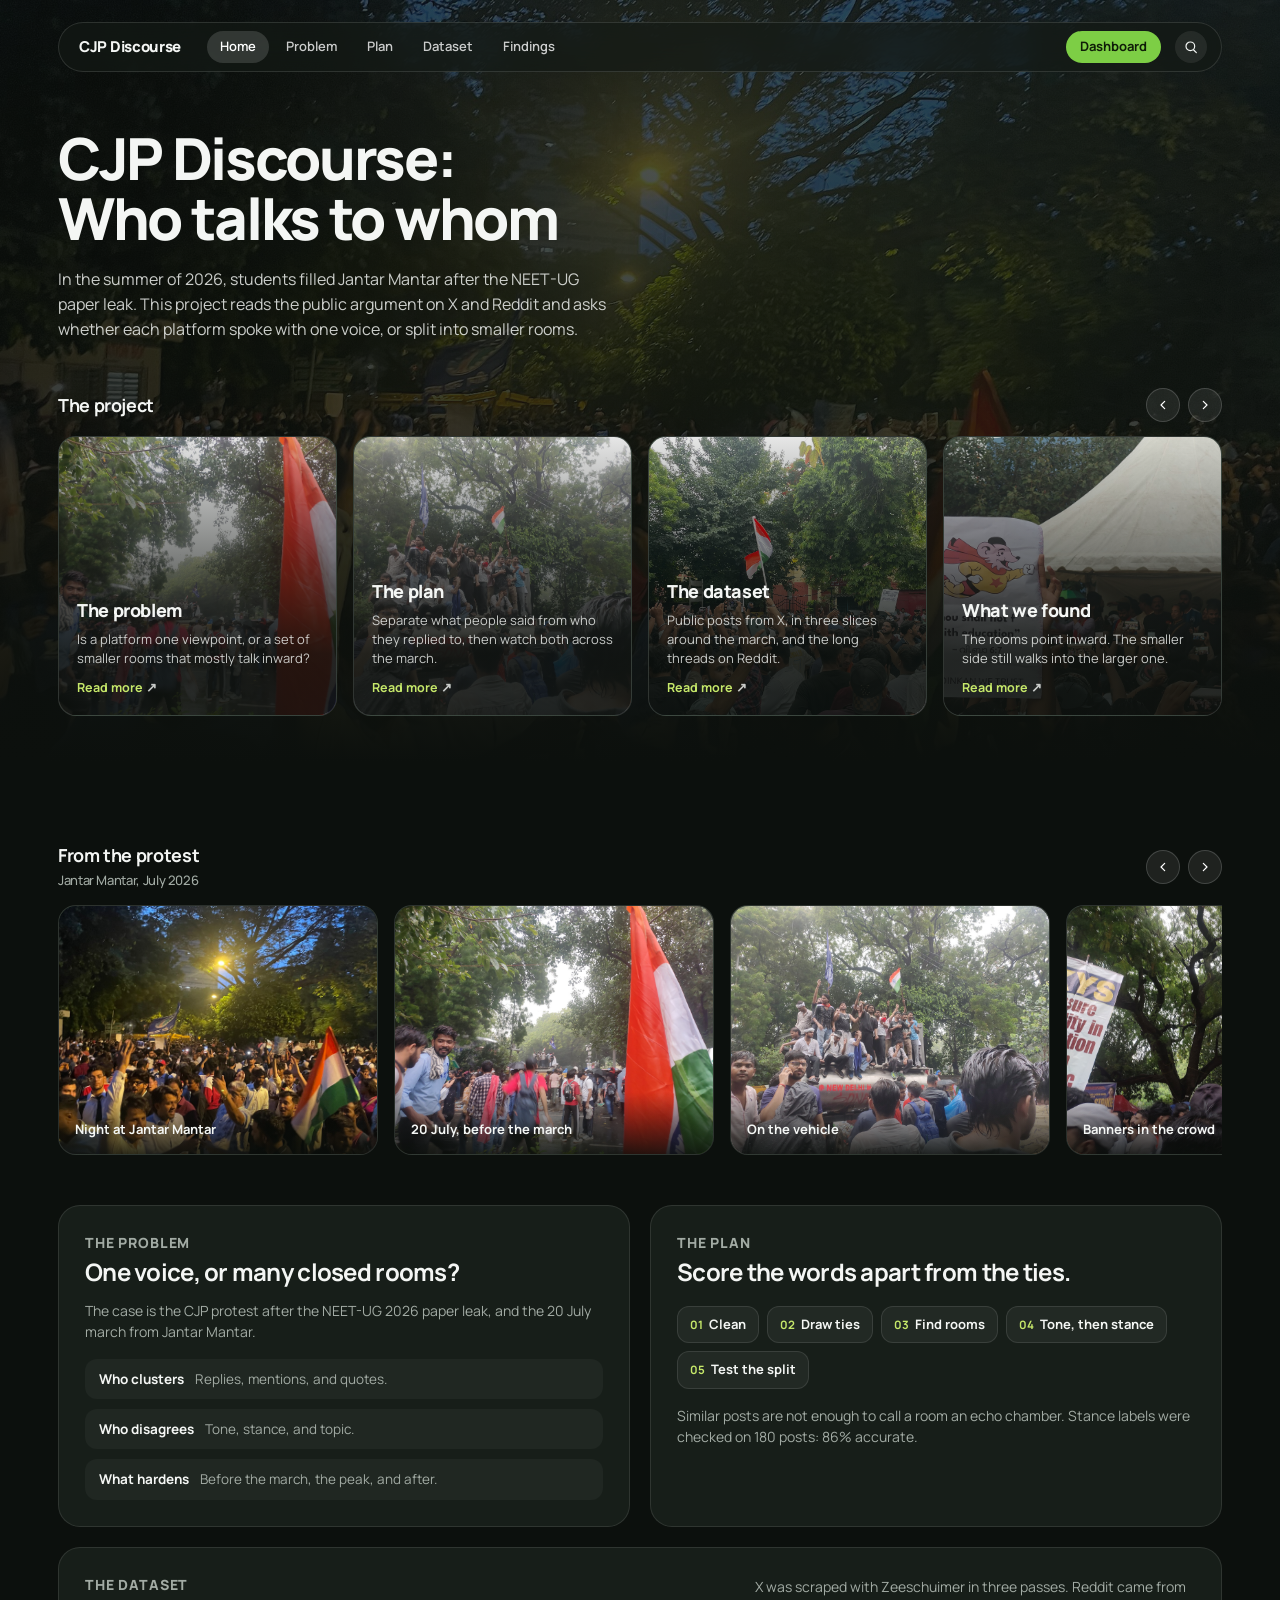
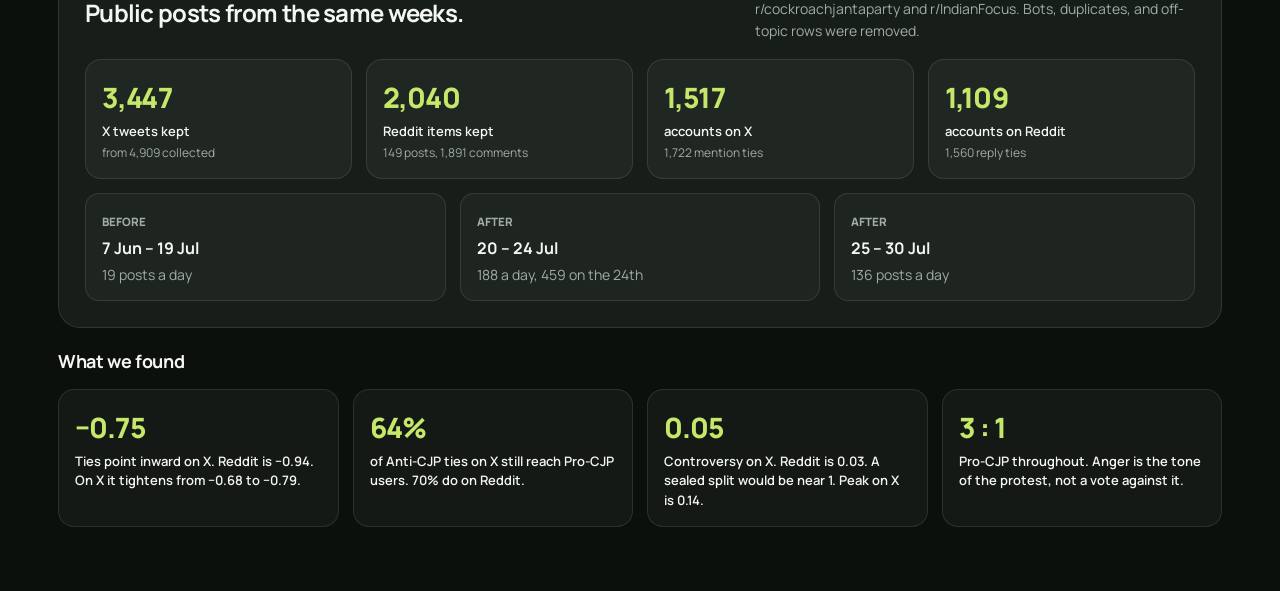
==== landing/index.html @ a9c457f4 "feat: add project landing page with dataset metrics and findings summary" ====
<!--
  Landing page for the CJP–NEET discourse study.
  States the research problem, the plan, how the dataset was collected,
  and what the analysis found. Photographs are freely licensed shots
  from the 2026 protests the posts describe.
-->
<!DOCTYPE html>
<html lang="en">
<head>
  <meta charset="utf-8">
  <meta name="viewport" content="width=device-width, initial-scale=1">
  <title>CJP Discourse — the project</title>
  <meta name="description" content="How the CJP–NEET protest was talked about on X and Reddit: the question, the plan, the dataset, and what the analysis found.">
  <link rel="preconnect" href="https://fonts.googleapis.com">
  <link rel="preconnect" href="https://fonts.gstatic.com" crossorigin>
  <link href="https://fonts.googleapis.com/css2?family=Manrope:wght@400;500;600;700;800&display=swap" rel="stylesheet">
  <link rel="stylesheet" href="styles.css">
</head>
<body>
  <a class="skip" href="#content">Skip to content</a>

  <header class="stage" id="home">
    <img class="stage-photo" src="images/jantar-wide.jpg" alt="A night crowd at the Jantar Mantar protest in Delhi, July 2026, under trees, with a tricolour raised on the right.">
    <div class="stage-shade" aria-hidden="true"></div>

    <div class="wrap">
      <nav class="nav" aria-label="Page">
        <a class="logo" href="#home">CJP Discourse</a>
        <button class="menu" type="button" aria-expanded="false" aria-controls="nav-links">Menu</button>
        <div id="nav-links" class="links">
          <a href="#home">Home</a>
          <a href="#problem">Problem</a>
          <a href="#plan">Plan</a>
          <a href="#dataset">Dataset</a>
          <a href="#findings">Findings</a>
        </div>
        <a class="dash" href="../dashboard/index.html">Dashboard</a>
        <button class="icon-btn" id="open-search" type="button" aria-label="Search this page">
          <svg viewBox="0 0 24 24" aria-hidden="true"><circle cx="11" cy="11" r="6.5" fill="none" stroke="currentColor" stroke-width="1.8"/><path d="M16 16.5 20 20.5" fill="none" stroke="currentColor" stroke-width="1.8" stroke-linecap="round"/></svg>
        </button>
      </nav>

      <div class="hero-copy">
        <h1>CJP Discourse:<br>Who talks to whom</h1>
        <p>In the summer of 2026, students filled Jantar Mantar after the NEET-UG paper leak. This project reads the public argument on X and Reddit and asks whether each platform spoke with one voice, or split into smaller rooms.</p>
      </div>

      <section class="row" aria-labelledby="featured-title">
        <div class="row-head">
          <h2 id="featured-title">The project</h2>
          <div class="arrows">
            <button class="arrow" type="button" data-scroll="featured" data-dir="-1" aria-label="Previous cards">
              <svg viewBox="0 0 24 24" aria-hidden="true"><path d="M14.5 6.5 9 12l5.5 5.5" fill="none" stroke="currentColor" stroke-width="1.8" stroke-linecap="round" stroke-linejoin="round"/></svg>
            </button>
            <button class="arrow" type="button" data-scroll="featured" data-dir="1" aria-label="Next cards">
              <svg viewBox="0 0 24 24" aria-hidden="true"><path d="M9.5 6.5 15 12l-5.5 5.5" fill="none" stroke="currentColor" stroke-width="1.8" stroke-linecap="round" stroke-linejoin="round"/></svg>
            </button>
          </div>
        </div>
        <div class="track" id="featured" tabindex="0">
          <a class="card" href="#problem">
            <img src="images/march-01.jpg" alt="Protesters on a wet road at Jantar Mantar on 20 July 2026, with a large tricolour in the foreground.">
            <span class="veil" aria-hidden="true"></span>
            <span class="card-body">
              <strong>The problem</strong>
              <span>Is a platform one viewpoint, or a set of smaller rooms that mostly talk inward?</span>
              <em>Read more <span aria-hidden="true">↗</span></em>
            </span>
          </a>
          <a class="card" href="#plan">
            <img src="images/march-08.jpg" alt="Protesters standing on a vehicle during the 20 July 2026 march at Jantar Mantar, one of them holding a tricolour.">
            <span class="veil" aria-hidden="true"></span>
            <span class="card-body">
              <strong>The plan</strong>
              <span>Separate what people said from who they replied to, then watch both across the march.</span>
              <em>Read more <span aria-hidden="true">↗</span></em>
            </span>
          </a>
          <a class="card" href="#dataset">
            <img src="images/evening.jpg" alt="A dense crowd at Jantar Mantar on 21 July 2026, many people holding phones up to record.">
            <span class="veil" aria-hidden="true"></span>
            <span class="card-body">
              <strong>The dataset</strong>
              <span>Public posts from X, in three slices around the march, and the long threads on Reddit.</span>
              <em>Read more <span aria-hidden="true">↗</span></em>
            </span>
          </a>
          <a class="card" href="#findings">
            <img src="images/bengaluru.jpg" alt="A handmade poster held up at a NEET protest in Bengaluru on 14 June 2026, with a Cockroach Janta Party tent behind the crowd.">
            <span class="veil" aria-hidden="true"></span>
            <span class="card-body">
              <strong>What we found</strong>
              <span>The rooms point inward. The smaller side still walks into the larger one.</span>
              <em>Read more <span aria-hidden="true">↗</span></em>
            </span>
          </a>
        </div>
      </section>
    </div>
  </header>

  <main id="content">
    <section class="row showcase wrap" aria-labelledby="photo-title">
      <div class="row-head">
        <h2 id="photo-title">From the protest <span>Jantar Mantar, July 2026</span></h2>
        <div class="arrows">
          <button class="arrow" type="button" data-scroll="photos" data-dir="-1" aria-label="Previous photograph">
            <svg viewBox="0 0 24 24" aria-hidden="true"><path d="M14.5 6.5 9 12l5.5 5.5" fill="none" stroke="currentColor" stroke-width="1.8" stroke-linecap="round" stroke-linejoin="round"/></svg>
          </button>
          <button class="arrow" type="button" data-scroll="photos" data-dir="1" aria-label="Next photograph">
            <svg viewBox="0 0 24 24" aria-hidden="true"><path d="M9.5 6.5 15 12l-5.5 5.5" fill="none" stroke="currentColor" stroke-width="1.8" stroke-linecap="round" stroke-linejoin="round"/></svg>
          </button>
        </div>
      </div>
      <div class="track photos" id="photos" tabindex="0">
        <figure class="slide">
          <img src="images/jantar-wide.jpg" alt="Night gathering at Jantar Mantar, Delhi, July 2026.">
          <figcaption>Night at Jantar Mantar</figcaption>
        </figure>
        <figure class="slide">
          <img src="images/march-01.jpg" alt="Rainy approach to the protest on 20 July 2026, tricolour in the foreground.">
          <figcaption>20 July, before the march</figcaption>
        </figure>
        <figure class="slide">
          <img src="images/march-08.jpg" alt="Protesters on a vehicle during the Jantar Mantar march on 20 July 2026.">
          <figcaption>On the vehicle</figcaption>
        </figure>
        <figure class="slide">
          <img src="images/march-22.jpg" alt="Protest banners held above a crowd under trees at Jantar Mantar on 20 July 2026.">
          <figcaption>Banners in the crowd</figcaption>
        </figure>
        <figure class="slide">
          <img src="images/evening.jpg" alt="Crowd at Jantar Mantar on 21 July 2026 recording the protest on their phones.">
          <figcaption>21 July, phones up</figcaption>
        </figure>
        <figure class="slide">
          <img src="images/bengaluru.jpg" alt="Poster at the Freedom Park protest in Bengaluru on 14 June 2026, Cockroach Janta Party tent behind.">
          <figcaption>Bengaluru, 14 June</figcaption>
        </figure>
      </div>
    </section>

    <div class="study wrap">
      <div class="split">
        <section class="panel" id="problem" data-search="The problem">
          <p class="kicker">The problem</p>
          <h2>One voice, or many closed rooms?</h2>
          <p>The case is the CJP protest after the NEET-UG 2026 paper leak, and the 20 July march from Jantar Mantar.</p>
          <ul class="lines">
            <li><b>Who clusters</b> Replies, mentions, and quotes.</li>
            <li><b>Who disagrees</b> Tone, stance, and topic.</li>
            <li><b>What hardens</b> Before the march, the peak, and after.</li>
          </ul>
        </section>

        <section class="panel" id="plan" data-search="The plan">
          <p class="kicker">The plan</p>
          <h2>Score the words apart from the ties.</h2>
          <ol class="stepper">
            <li><span>01</span>Clean</li>
            <li><span>02</span>Draw ties</li>
            <li><span>03</span>Find rooms</li>
            <li><span>04</span>Tone, then stance</li>
            <li><span>05</span>Test the split</li>
          </ol>
          <p>Similar posts are not enough to call a room an echo chamber. Stance labels were checked on 180 posts: 86% accurate.</p>
        </section>
      </div>

      <section class="panel" id="dataset" data-search="The dataset">
        <div class="panel-top">
          <div>
            <p class="kicker">The dataset</p>
            <h2>Public posts from the same weeks.</h2>
          </div>
          <p>X was scraped with Zeeschuimer in three passes. Reddit came from r/cockroachjantaparty and r/IndianFocus. Bots, duplicates, and off-topic rows were removed.</p>
        </div>
        <div class="metrics">
          <article><b>3,447</b><span>X tweets kept</span><small>from 4,909 collected</small></article>
          <article><b>2,040</b><span>Reddit items kept</span><small>149 posts, 1,891 comments</small></article>
          <article><b>1,517</b><span>accounts on X</span><small>1,722 mention ties</small></article>
          <article><b>1,109</b><span>accounts on Reddit</span><small>1,560 reply ties</small></article>
        </div>
        <div class="phases">
          <article><span>Before</span><strong>7 Jun – 19 Jul</strong><p>19 posts a day</p></article>
          <article><span>After</span><strong>20 – 24 Jul</strong><p>188 a day, 459 on the 24th</p></article>
          <article><span>After</span><strong>25 – 30 Jul</strong><p>136 posts a day</p></article>
        </div>
      </section>

      <section id="findings" data-search="What we found">
        <div class="row-head">
          <h2>What we found</h2>
        </div>
        <div class="stats">
          <article><b>−0.75</b><span>Ties point inward on X. Reddit is −0.94. On X it tightens from −0.68 to −0.79.</span></article>
          <article><b>64%</b><span>of Anti-CJP ties on X still reach Pro-CJP users. 70% do on Reddit.</span></article>
          <article><b>0.05</b><span>Controversy on X. Reddit is 0.03. A sealed split would be near 1. Peak on X is 0.14.</span></article>
          <article><b>3 : 1</b><span>Pro-CJP throughout. Anger is the tone of the protest, not a vote against it.</span></article>
        </div>
      </section>
    </div>
  </main>

  <!--
    Photo credit, kept off the page: night and 21 July crowds by Alnitak-Alnilam-Mintaka,
    20 July march by Sumita Roy Dutta (CC BY-SA 4.0); Bengaluru, 14 June, by Subin Siby (CC0).
  -->

  <dialog id="search" aria-labelledby="search-title">
    <form method="dialog">
      <h2 id="search-title">Search this page</h2>
      <input id="search-input" type="search" placeholder="Problem, plan, dataset, march…" autocomplete="off">
    </form>
    <ul id="search-hits"></ul>
  </dialog>

  <script src="app.js"></script>
</body>
</html>
---- landing/styles.css ----
/* CJP Discourse — Dark Editorial Landing Page */

:root {
  --bg: #0c100d;
  --surface: #141a16;
  --panel: #171e19;
  --border: rgba(255, 255, 255, 0.1);
  --ink: #f4f6f4;
  --muted: #a2aba4;
  --accent: #7dce45;
  --lime: #c6e86a;
  --radius: 18px;
}

* { box-sizing: border-box; }

html {
  scroll-behavior: smooth;
}

body {
  margin: 0;
  background: var(--bg);
  color: var(--ink);
  font-family: Manrope, "Segoe UI", sans-serif;
  -webkit-font-smoothing: antialiased;
  line-height: 1.5;
}

a { color: inherit; text-decoration: none; }
button, input { font: inherit; color: inherit; }

.skip {
  position: absolute;
  left: -9999px;
}

.wrap {
  max-width: 1220px;
  margin: 0 auto;
  padding: 0 28px;
  position: relative;
  z-index: 2;
}

/* Hero Stage */
.stage {
  position: relative;
  min-height: 760px;
  padding-top: 22px;
  padding-bottom: 42px;
  overflow: hidden;
  background: radial-gradient(circle at 70% 25%, #233326 0%, #0d120e 65%);
}

.stage-photo {
  position: absolute;
  inset: 0;
  width: 100%;
  height: 100%;
  object-fit: cover;
  z-index: 0;
  opacity: 0.52;
}

.stage-shade {
  position: absolute;
  inset: 0;
  z-index: 1;
  background: linear-gradient(180deg, rgba(12, 16, 13, 0.45) 0%, rgba(12, 16, 13, 0.65) 55%, #0c100d 100%);
}

/* Frosted Pill Navigation */
.nav {
  display: flex;
  align-items: center;
  gap: 14px;
  background: rgba(20, 26, 22, 0.68);
  backdrop-filter: blur(14px);
  -webkit-backdrop-filter: blur(14px);
  border: 1px solid rgba(255, 255, 255, 0.12);
  border-radius: 999px;
  padding: 8px 14px 8px 20px;
}

.logo {
  font-weight: 800;
  font-size: 15px;
  letter-spacing: -0.02em;
  margin-right: 12px;
  white-space: nowrap;
}

.links {
  display: flex;
  align-items: center;
  gap: 4px;
  flex: 1;
}

.links a {
  font-size: 13px;
  font-weight: 600;
  color: rgba(255, 255, 255, 0.78);
  padding: 6px 13px;
  border-radius: 999px;
  transition: background 0.15s, color 0.15s;
}

.links a:hover,
.links a:first-child {
  background: rgba(255, 255, 255, 0.14);
  color: #ffffff;
}

.dash {
  font-size: 13px;
  font-weight: 700;
  padding: 6px 14px;
  border-radius: 999px;
  background: var(--accent);
  color: #0f1d08;
  transition: opacity 0.15s;
}

.dash:hover { opacity: 0.9; }

.icon-btn {
  border: 0;
  background: rgba(255, 255, 255, 0.08);
  width: 32px;
  height: 32px;
  border-radius: 50%;
  display: inline-flex;
  align-items: center;
  justify-content: center;
  cursor: pointer;
}

.icon-btn svg { width: 16px; height: 16px; }

.menu {
  display: none;
  border: 1px solid var(--border);
  background: transparent;
  border-radius: 999px;
  padding: 5px 12px;
  font-size: 12.5px;
  cursor: pointer;
}

/* Hero Copy */
.hero-copy {
  margin-top: 56px;
  max-width: 680px;
}

.hero-copy h1 {
  margin: 0;
  font-size: clamp(38px, 5vw, 58px);
  font-weight: 800;
  letter-spacing: -0.04em;
  line-height: 1.04;
}

.hero-copy p {
  margin: 18px 0 0;
  font-size: 16px;
  line-height: 1.58;
  color: rgba(244, 246, 244, 0.82);
  max-width: 560px;
}

/* Carousel Rows */
.row {
  margin-top: 46px;
}

.row-head {
  display: flex;
  justify-content: space-between;
  align-items: center;
  margin-bottom: 14px;
}

.row-head h2 {
  margin: 0;
  font-size: 18px;
  font-weight: 700;
  letter-spacing: -0.02em;
}

.row-head h2 span {
  display: block;
  font-size: 13px;
  font-weight: 500;
  color: var(--muted);
  margin-top: 2px;
}

.arrows {
  display: flex;
  gap: 8px;
}

.arrow {
  width: 34px;
  height: 34px;
  border-radius: 50%;
  border: 1px solid rgba(255, 255, 255, 0.16);
  background: rgba(255, 255, 255, 0.08);
  color: #ffffff;
  display: inline-flex;
  align-items: center;
  justify-content: center;
  cursor: pointer;
  transition: background 0.15s;
}

.arrow:hover { background: rgba(255, 255, 255, 0.18); }
.arrow svg { width: 16px; height: 16px; }

.track {
  display: grid;
  grid-auto-flow: column;
  grid-auto-columns: minmax(275px, 1fr);
  gap: 16px;
  overflow-x: auto;
  scroll-snap-type: x mandatory;
  scrollbar-width: none;
  padding-bottom: 4px;
}

.track::-webkit-scrollbar { display: none; }

/* Featured Cards */
.card {
  position: relative;
  height: 280px;
  border-radius: var(--radius);
  overflow: hidden;
  border: 1px solid rgba(255, 255, 255, 0.12);
  background: linear-gradient(155deg, #223026 0%, #121714 100%);
  scroll-snap-align: start;
  display: flex;
  flex-direction: column;
  justify-content: flex-end;
  transition: transform 0.2s ease, border-color 0.2s ease;
}

.card:hover {
  transform: translateY(-3px);
  border-color: rgba(255, 255, 255, 0.28);
}

.card img {
  position: absolute;
  inset: 0;
  width: 100%;
  height: 100%;
  object-fit: cover;
  z-index: 0;
}

.veil {
  position: absolute;
  inset: 0;
  z-index: 1;
  background: linear-gradient(180deg, rgba(12, 16, 13, 0.1) 0%, rgba(12, 16, 13, 0.88) 78%);
}

.card-body {
  position: relative;
  z-index: 2;
  padding: 18px;
  display: flex;
  flex-direction: column;
  gap: 6px;
}

.card-body strong {
  font-size: 18px;
  font-weight: 800;
  letter-spacing: -0.02em;
}

.card-body span {
  font-size: 13px;
  color: rgba(244, 246, 244, 0.8);
  line-height: 1.45;
}

.card-body em {
  font-style: normal;
  font-size: 12.5px;
  font-weight: 700;
  color: var(--lime);
  margin-top: 4px;
}

/* Photo Showcase */
.showcase {
  padding-top: 34px;
  padding-bottom: 18px;
}

.photos {
  grid-auto-columns: minmax(320px, 420px);
}

.slide {
  margin: 0;
  position: relative;
  height: 250px;
  border-radius: var(--radius);
  overflow: hidden;
  border: 1px solid var(--border);
  background: linear-gradient(145deg, #1b241d 0%, #101511 100%);
  scroll-snap-align: start;
}

.slide img {
  width: 100%;
  height: 100%;
  object-fit: cover;
  display: block;
}

.slide figcaption {
  position: absolute;
  left: 0;
  right: 0;
  bottom: 0;
  padding: 28px 16px 14px;
  background: linear-gradient(180deg, transparent, rgba(10, 14, 11, 0.85));
  font-size: 13px;
  font-weight: 700;
}

/* Study Panels */
.study {
  padding-top: 28px;
  padding-bottom: 64px;
  display: flex;
  flex-direction: column;
  gap: 20px;
}

.split {
  display: grid;
  grid-template-columns: 1fr 1fr;
  gap: 20px;
}

.panel {
  background: var(--panel);
  border: 1px solid var(--border);
  border-radius: 22px;
  padding: 26px;
}

.kicker {
  margin: 0 0 6px;
  font-size: 11.5px;
  font-weight: 800;
  text-transform: uppercase;
  letter-spacing: 0.06em;
  color: var(--lime);
}

.panel h2 {
  margin: 0 0 10px;
  font-size: 24px;
  letter-spacing: -0.03em;
}

.panel p {
  margin: 0;
  color: var(--muted);
  font-size: 14px;
  line-height: 1.55;
}

.lines {
  list-style: none;
  padding: 0;
  margin: 16px 0 0;
  display: flex;
  flex-direction: column;
  gap: 10px;
}

.lines li {
  background: rgba(255, 255, 255, 0.04);
  border-radius: 12px;
  padding: 10px 14px;
  font-size: 13.5px;
  color: var(--muted);
}

.lines li b {
  color: var(--ink);
  margin-right: 8px;
}

.stepper {
  list-style: none;
  padding: 0;
  margin: 16px 0;
  display: flex;
  flex-wrap: wrap;
  gap: 8px;
}

.stepper li {
  background: rgba(255, 255, 255, 0.05);
  border: 1px solid var(--border);
  border-radius: 12px;
  padding: 8px 12px;
  font-size: 13px;
  font-weight: 700;
  display: flex;
  align-items: center;
  gap: 6px;
}

.stepper li span {
  color: var(--lime);
  font-size: 11.5px;
}

.panel-top {
  display: flex;
  justify-content: space-between;
  align-items: flex-end;
  gap: 20px;
  margin-bottom: 18px;
}

.panel-top p {
  max-width: 440px;
}

.metrics,
.stats {
  display: grid;
  grid-template-columns: repeat(4, 1fr);
  gap: 14px;
}

.metrics article,
.stats article {
  background: rgba(255, 255, 255, 0.04);
  border: 1px solid var(--border);
  border-radius: 16px;
  padding: 16px;
}

.metrics b,
.stats b {
  display: block;
  font-size: 28px;
  font-weight: 800;
  letter-spacing: -0.03em;
  color: var(--lime);
}

.metrics span,
.stats span {
  display: block;
  font-size: 13px;
  font-weight: 600;
  margin-top: 4px;
}

.metrics small {
  display: block;
  font-size: 12px;
  color: var(--muted);
  margin-top: 2px;
}

.phases {
  display: grid;
  grid-template-columns: repeat(3, 1fr);
  gap: 14px;
  margin-top: 14px;
}

.phases article {
  background: rgba(255, 255, 255, 0.03);
  border: 1px solid var(--border);
  border-radius: 14px;
  padding: 14px 16px;
}

.phases span {
  font-size: 11.5px;
  font-weight: 800;
  text-transform: uppercase;
  color: var(--muted);
}

.phases strong {
  display: block;
  font-size: 16px;
  margin: 4px 0;
}

/* Search Dialog */
dialog {
  background: var(--panel);
  color: var(--ink);
  border: 1px solid rgba(255, 255, 255, 0.16);
  border-radius: 18px;
  padding: 20px;
  width: min(480px, 92vw);
}

dialog::backdrop {
  background: rgba(0, 0, 0, 0.65);
  backdrop-filter: blur(4px);
}

dialog input {
  width: 100%;
  background: rgba(255, 255, 255, 0.06);
  border: 1px solid var(--border);
  border-radius: 10px;
  padding: 10px 12px;
  margin-top: 10px;
  outline: none;
}

#search-hits {
  list-style: none;
  padding: 0;
  margin: 12px 0 0;
  display: flex;
  flex-direction: column;
  gap: 6px;
}

#search-hits a {
  display: block;
  padding: 8px 10px;
  border-radius: 8px;
  background: rgba(255, 255, 255, 0.05);
  font-size: 13px;
  font-weight: 600;
}

@media (max-width: 900px) {
  .split, .metrics, .stats, .phases, .panel-top {
    grid-template-columns: 1fr;
    flex-direction: column;
    align-items: flex-start;
  }
  .links { display: none; }
  .links.open {
    display: flex;
    flex-direction: column;
    position: absolute;
    top: 66px;
    left: 28px;
    right: 28px;
    background: var(--panel);
    border: 1px solid var(--border);
    border-radius: 16px;
    padding: 10px;
  }
  .menu { display: inline-block; margin-left: auto; }
}
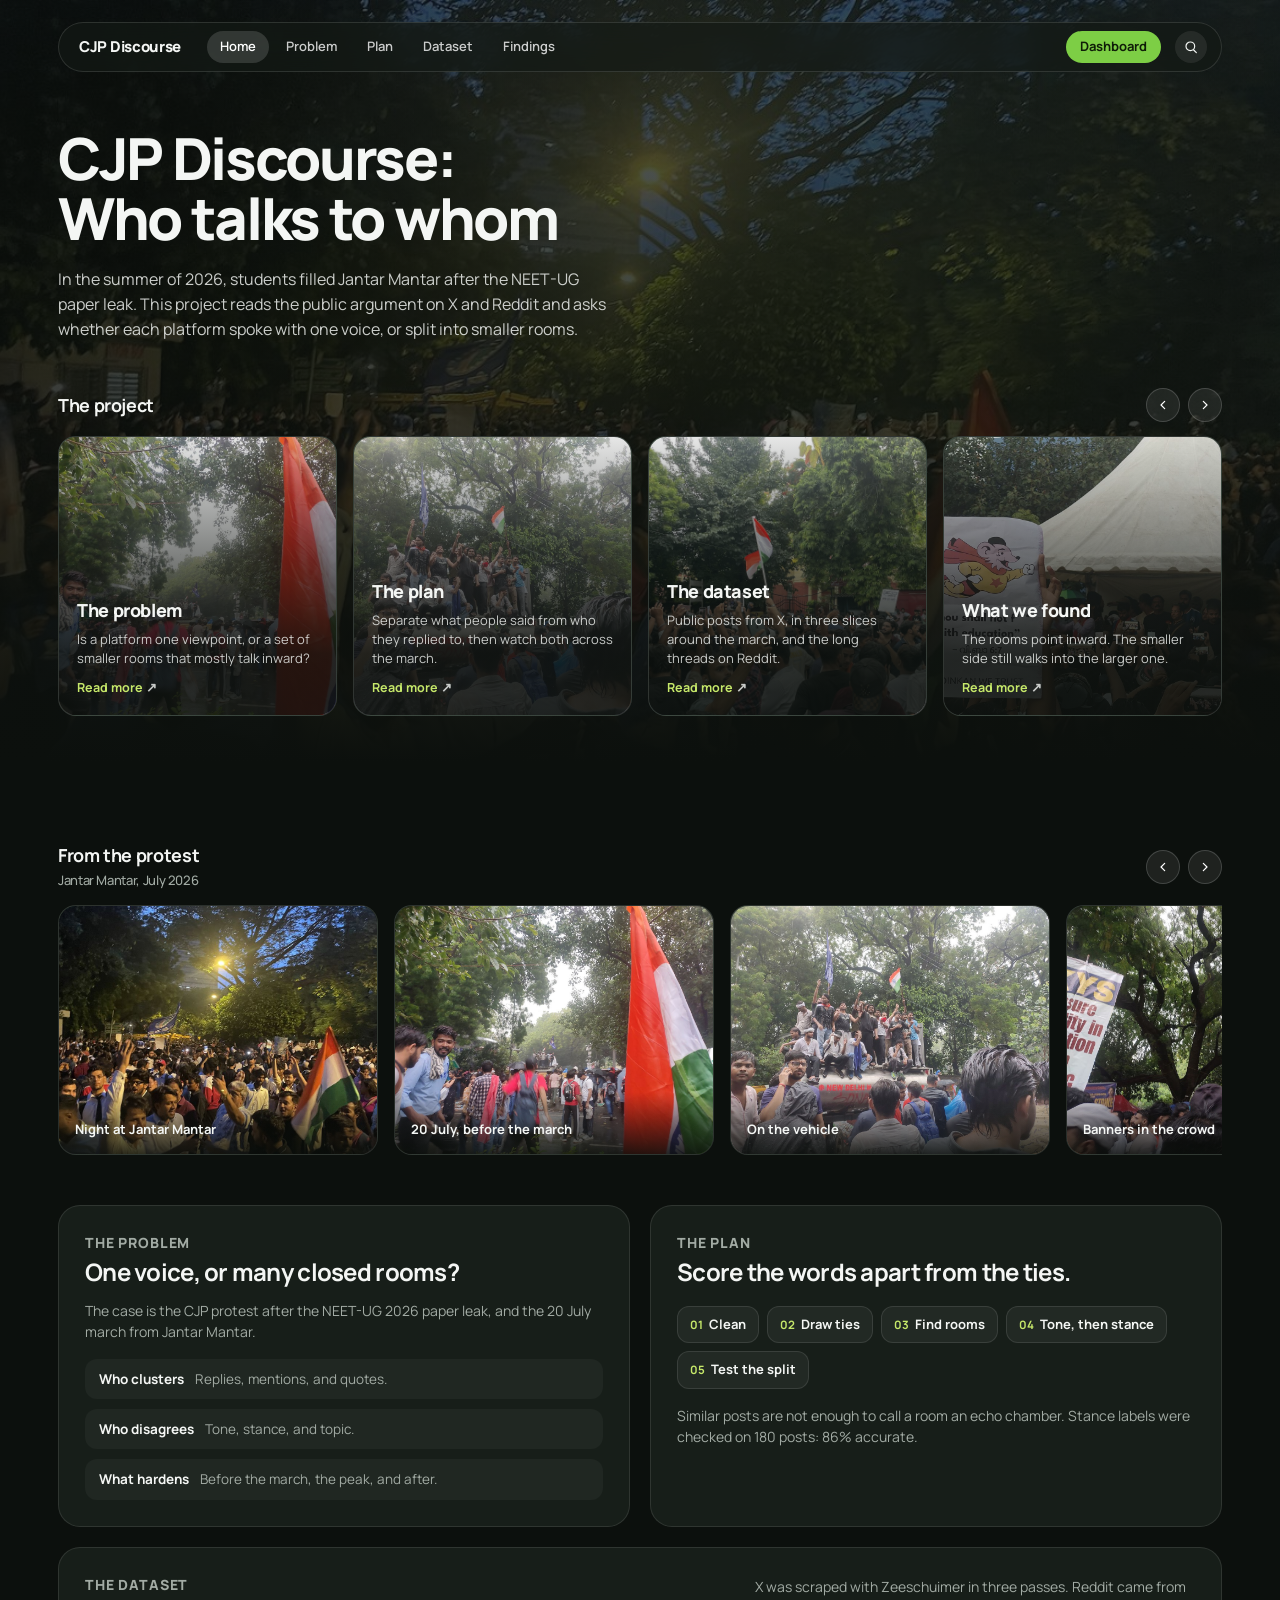
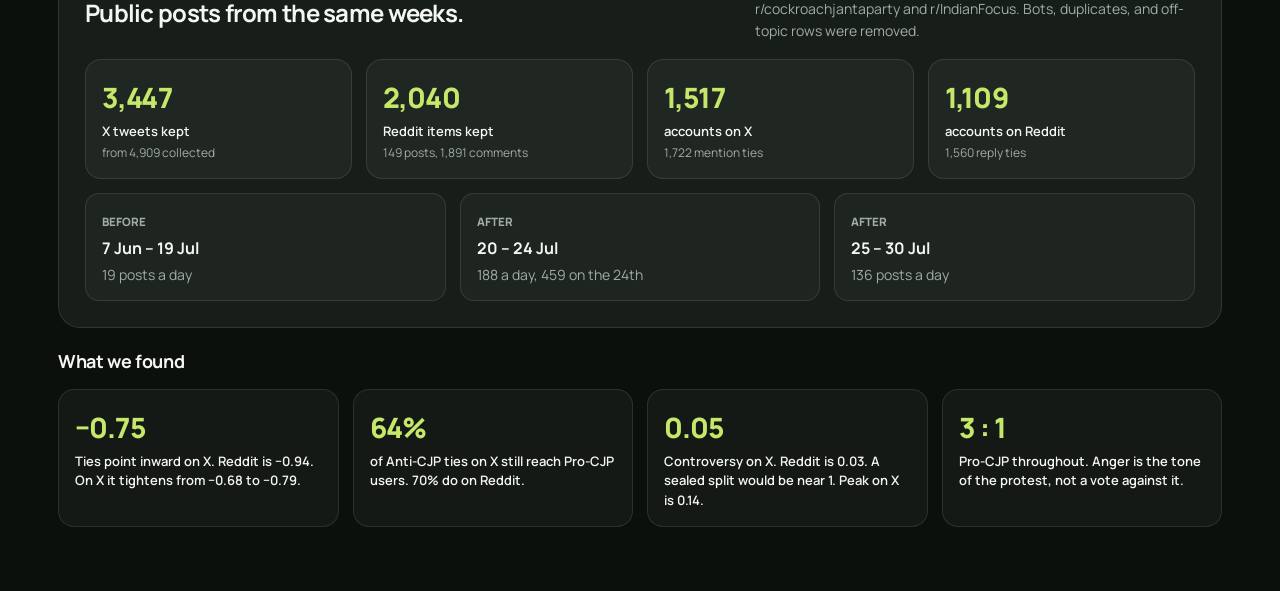
==== commit afeade3a: "update static asset size" ====
--- a/landing/index.html
+++ b/landing/index.html
@@ -9,7 +9,7 @@
 <head>
   <meta charset="utf-8">
   <meta name="viewport" content="width=device-width, initial-scale=1">
-  <title>CJP Discourse — the project</title>
+  <title>CJP Discourse Analysis</title>
   <meta name="description" content="How the CJP–NEET protest was talked about on X and Reddit: the question, the plan, the dataset, and what the analysis found.">
   <link rel="preconnect" href="https://fonts.googleapis.com">
   <link rel="preconnect" href="https://fonts.gstatic.com" crossorigin>
